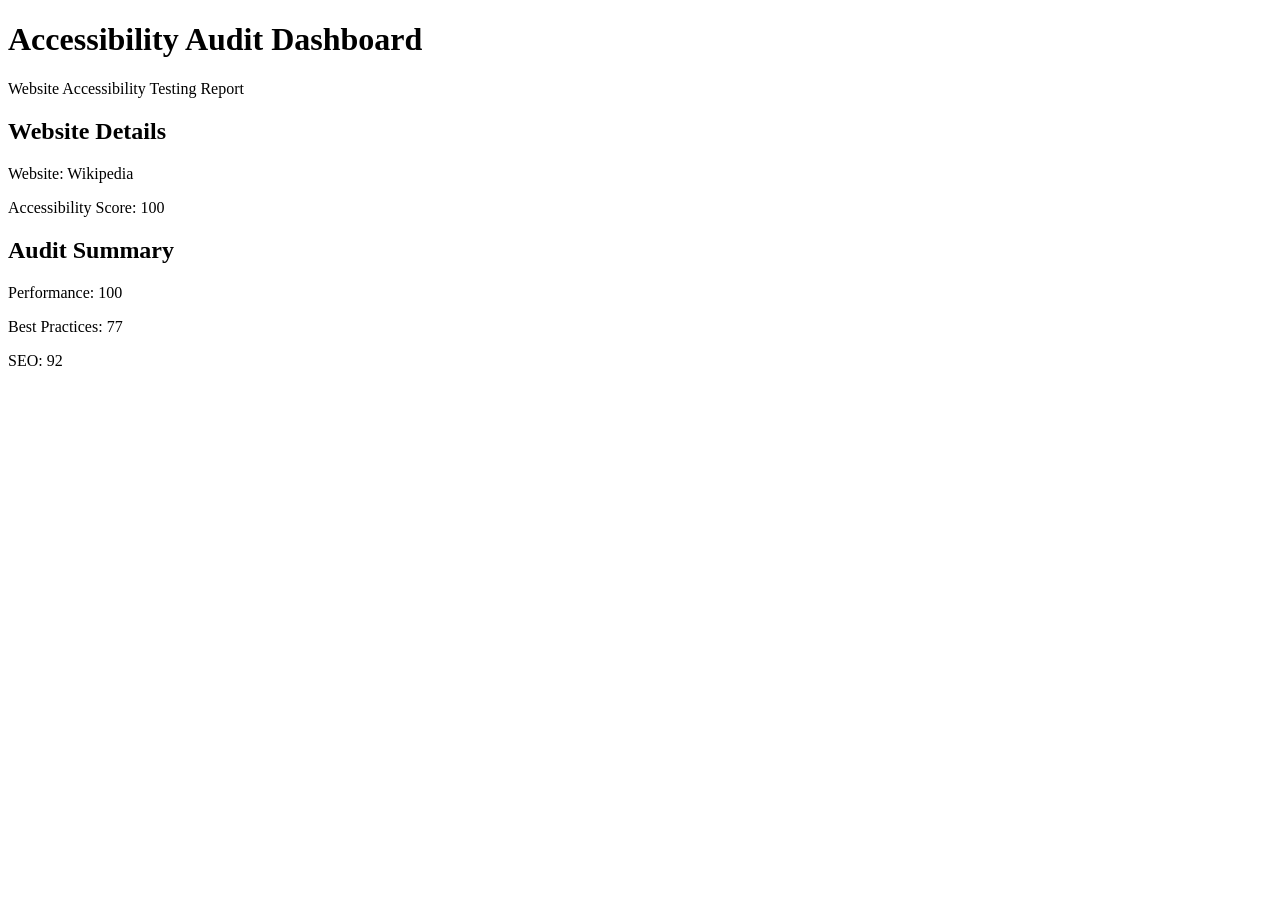
==== client/index.html @ 610225de "client/index.html" ====
<!DOCTYPE html>
<html lang="en">
<head>
    <meta charset="UTF-8">
    <link rel="stylesheet" href="style.css">
    <meta name="viewport" content="width=device-width, initial-scale=1.0">
    <title>Accessibility Audit Dashboard</title>
</head>
<body>

    <header>
        <h1>Accessibility Audit Dashboard</h1>
        <p>Website Accessibility Testing Report</p>
    </header>

    <main>
        <section>
            <h2>Website Details</h2>
            <p>Website: Wikipedia</p>
            <p>Accessibility Score: 100</p>
        </section>

        <section>
            <h2>Audit Summary</h2>
            <p>Performance: 100</p>
            <p>Best Practices: 77</p>
            <p>SEO: 92</p>
        </section>

    </main>

</body>
</html>
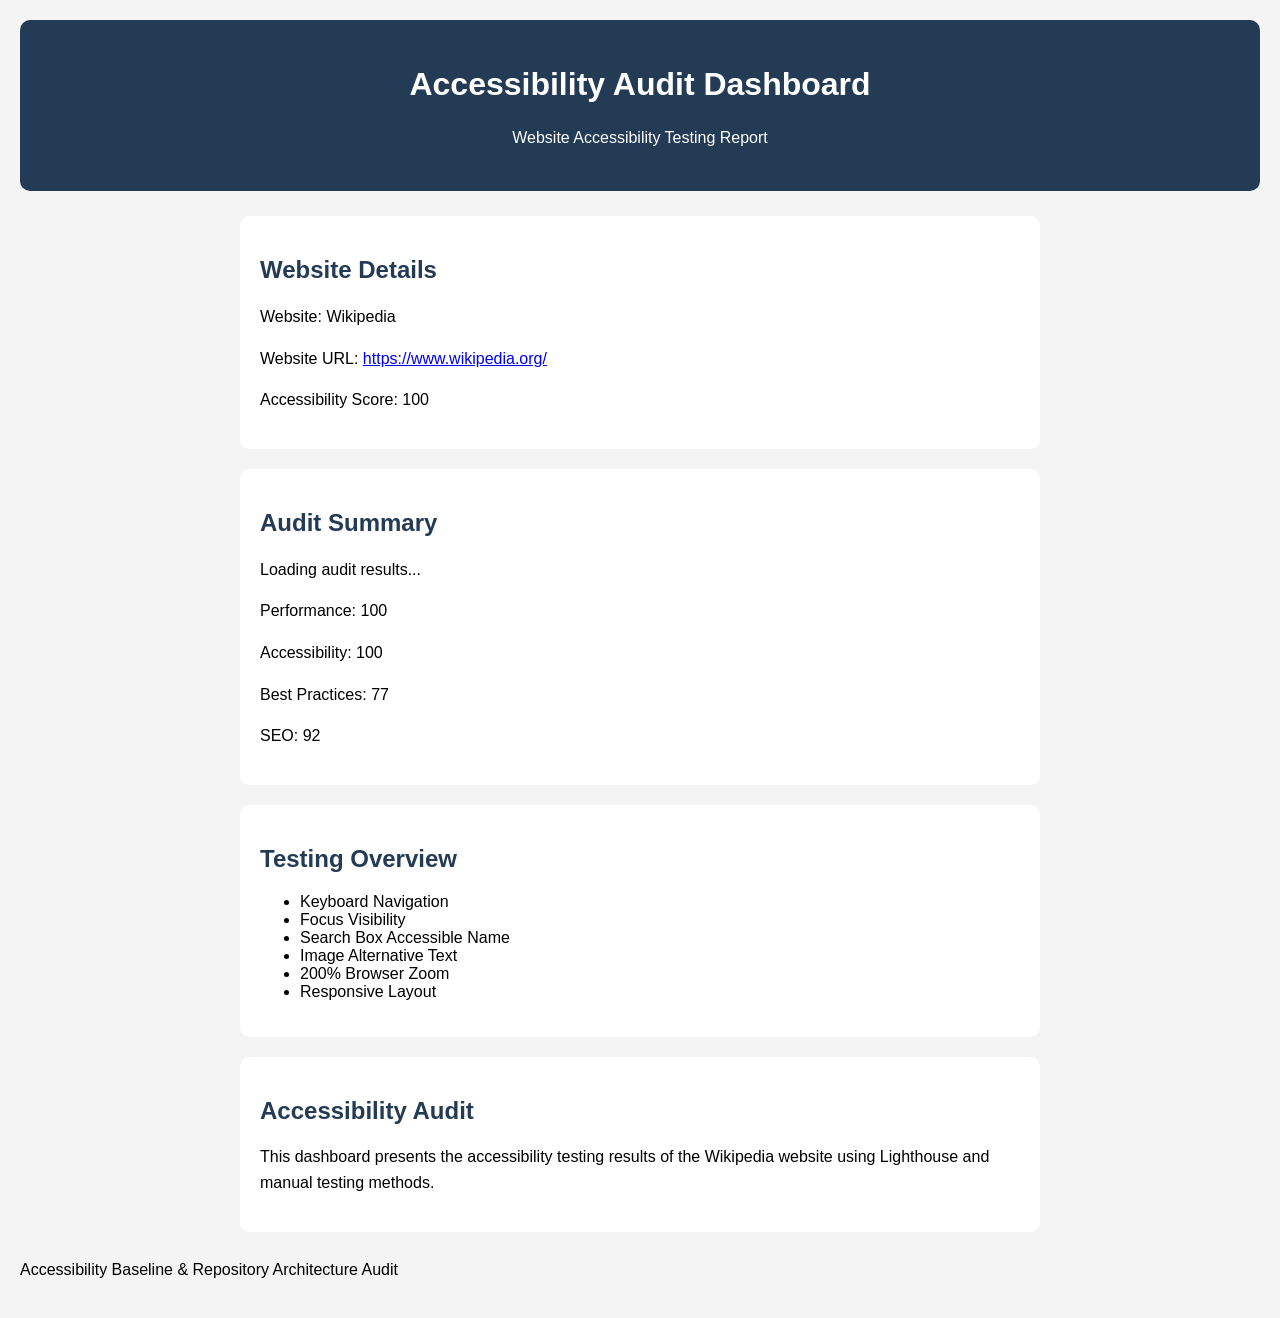
==== commit 71c9e671: "index.html" ====
--- a/client/index.html
+++ b/client/index.html
@@ -3,10 +3,13 @@
 <html lang="en">
 <head>
     <meta charset="UTF-8">
+    <meta name="viewport" content="width=device-width, initial-scale=1.0">
+
+    <title>Accessibility Audit Dashboard</title>
+
     <link rel="stylesheet" href="style.css">
-    <meta name="viewport" content="width=device-width, initial-scale=1.0">
-    <title>Accessibility Audit Dashboard</title>
 </head>
+
 <body>
 
     <header>
@@ -15,20 +18,53 @@
     </header>
 
     <main>
+
         <section>
             <h2>Website Details</h2>
             <p>Website: Wikipedia</p>
+            <p>Website URL: 
+                <a href="https://www.wikipedia.org/" target="_blank">
+                    https://www.wikipedia.org/
+                </a>
+            </p>
             <p>Accessibility Score: 100</p>
         </section>
 
         <section>
             <h2>Audit Summary</h2>
-            <p>Performance: 100</p>
-            <p>Best Practices: 77</p>
-            <p>SEO: 92</p>
+            <div id="results">
+                <p>Loading audit results...</p>
+            </div>
+        </section>
+
+        <section>
+            <h2>Testing Overview</h2>
+            <ul>
+                <li>Keyboard Navigation</li>
+                <li>Focus Visibility</li>
+                <li>Search Box Accessible Name</li>
+                <li>Image Alternative Text</li>
+                <li>200% Browser Zoom</li>
+                <li>Responsive Layout</li>
+            </ul>
+        </section>
+
+        <section>
+            <h2>Accessibility Audit</h2>
+            <p>
+                This dashboard presents the accessibility testing
+                results of the Wikipedia website using Lighthouse
+                and manual testing methods.
+            </p>
         </section>
 
     </main>
 
+    <footer>
+        <p>Accessibility Baseline & Repository Architecture Audit</p>
+    </footer>
+
+    <script src="script.js"></script>
+
 </body>
 </html>
--- a/client/style.css
+++ b/client/style.css
@@ -0,0 +1,36 @@
+
+body {
+    font-family: Arial, sans-serif;
+    background-color: #f4f4f4;
+    margin: 0;
+    padding: 20px;
+}
+
+header {
+    background-color: #243b55;
+    color: white;
+    text-align: center;
+    padding: 25px;
+    border-radius: 10px;
+}
+
+main {
+    max-width: 800px;
+    margin: 25px auto;
+}
+
+section {
+    background-color: white;
+    padding: 20px;
+    margin-bottom: 20px;
+    border-radius: 10px;
+}
+
+h2 {
+    color: #243b55;
+}
+
+p {
+    font-size: 16px;
+    line-height: 1.6;
+}
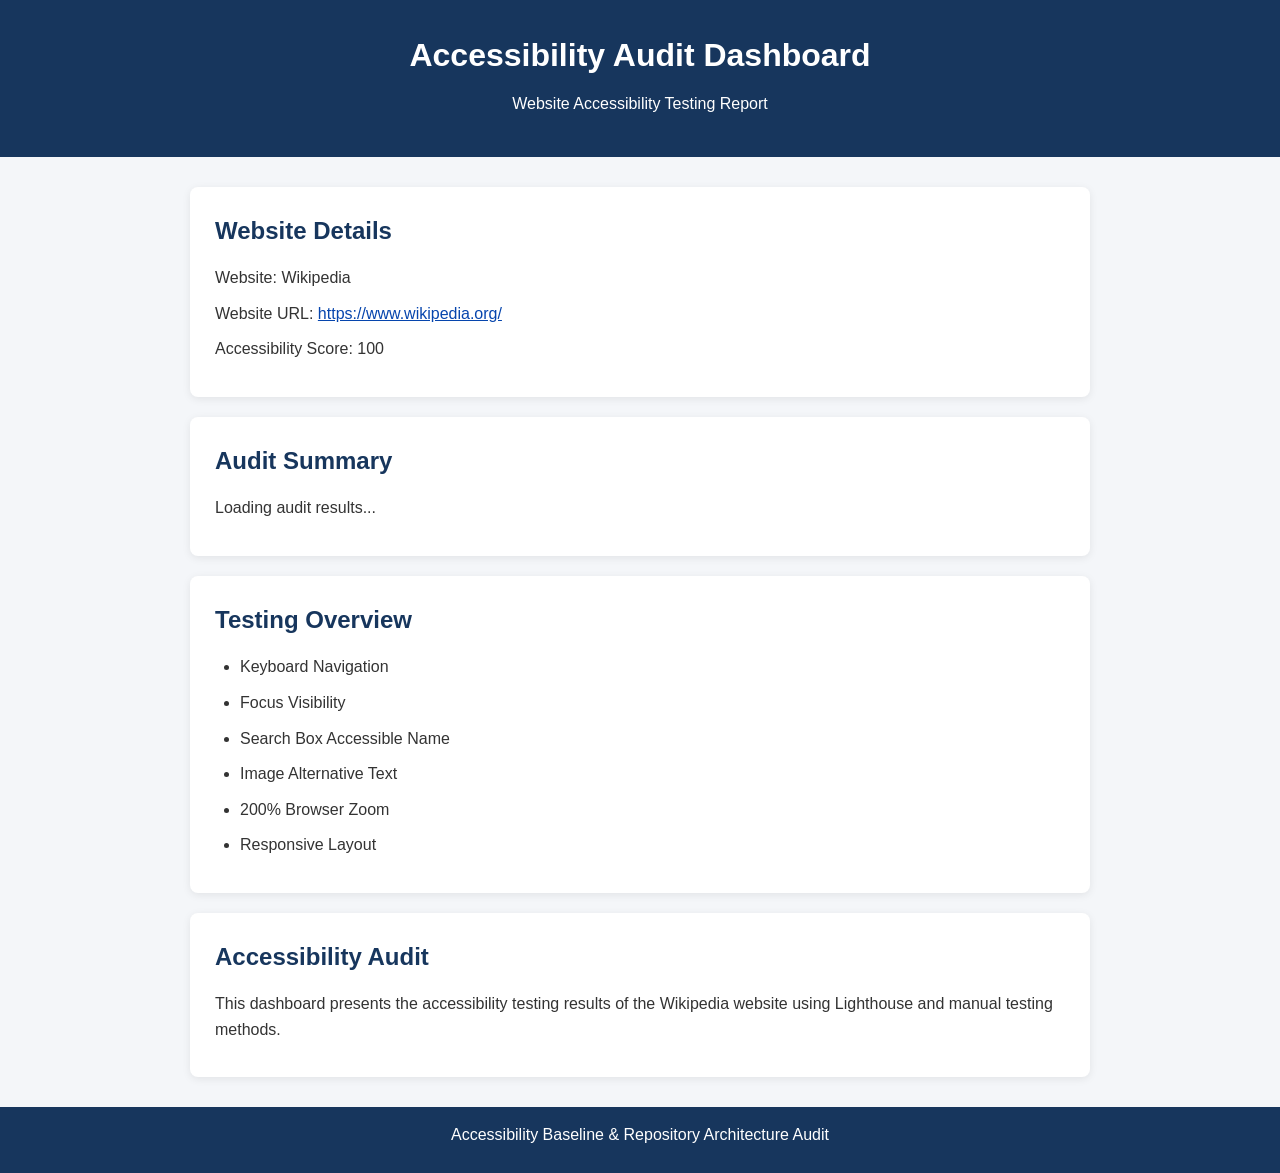
==== commit 11f7a8e7: "Update index.html" ====
--- a/client/index.html
+++ b/client/index.html
@@ -9,7 +9,7 @@
 
     <link rel="stylesheet" href="style.css">
 </head>
-
+<script src="script.js"></script>
 <body>
 
     <header>
--- a/client/style.css
+++ b/client/style.css
@@ -1,36 +1,82 @@
+
+* {
+    margin: 0;
+    padding: 0;
+    box-sizing: border-box;
+}
 
 body {
     font-family: Arial, sans-serif;
-    background-color: #f4f4f4;
-    margin: 0;
-    padding: 20px;
+    background-color: #f4f6f9;
+    color: #333;
+    line-height: 1.6;
 }
 
 header {
-    background-color: #243b55;
+    background-color: #17365d;
     color: white;
     text-align: center;
-    padding: 25px;
-    border-radius: 10px;
+    padding: 30px 15px;
+}
+
+header h1 {
+    margin-bottom: 10px;
 }
 
 main {
-    max-width: 800px;
-    margin: 25px auto;
+    width: 90%;
+    max-width: 900px;
+    margin: 30px auto;
 }
 
 section {
     background-color: white;
-    padding: 20px;
+    padding: 25px;
     margin-bottom: 20px;
-    border-radius: 10px;
+    border-radius: 8px;
+    box-shadow: 0 2px 8px rgba(0, 0, 0, 0.08);
 }
 
 h2 {
-    color: #243b55;
+    color: #17365d;
+    margin-bottom: 15px;
 }
 
-p {
-    font-size: 16px;
-    line-height: 1.6;
+p, li {
+    margin-bottom: 10px;
 }
+
+ul {
+    padding-left: 25px;
+}
+
+a {
+    color: #0645ad;
+    text-decoration: underline;
+}
+
+a:focus, a:hover {
+    outline: 2px solid #17365d;
+    outline-offset: 3px;
+}
+
+footer {
+    background-color: #17365d;
+    color: white;
+    text-align: center;
+    padding: 15px;
+}
+
+@media (max-width: 600px) {
+    header h1 {
+        font-size: 24px;
+    }
+
+    main {
+        width: 95%;
+    }
+
+    section {
+        padding: 18px;
+    }
+}
